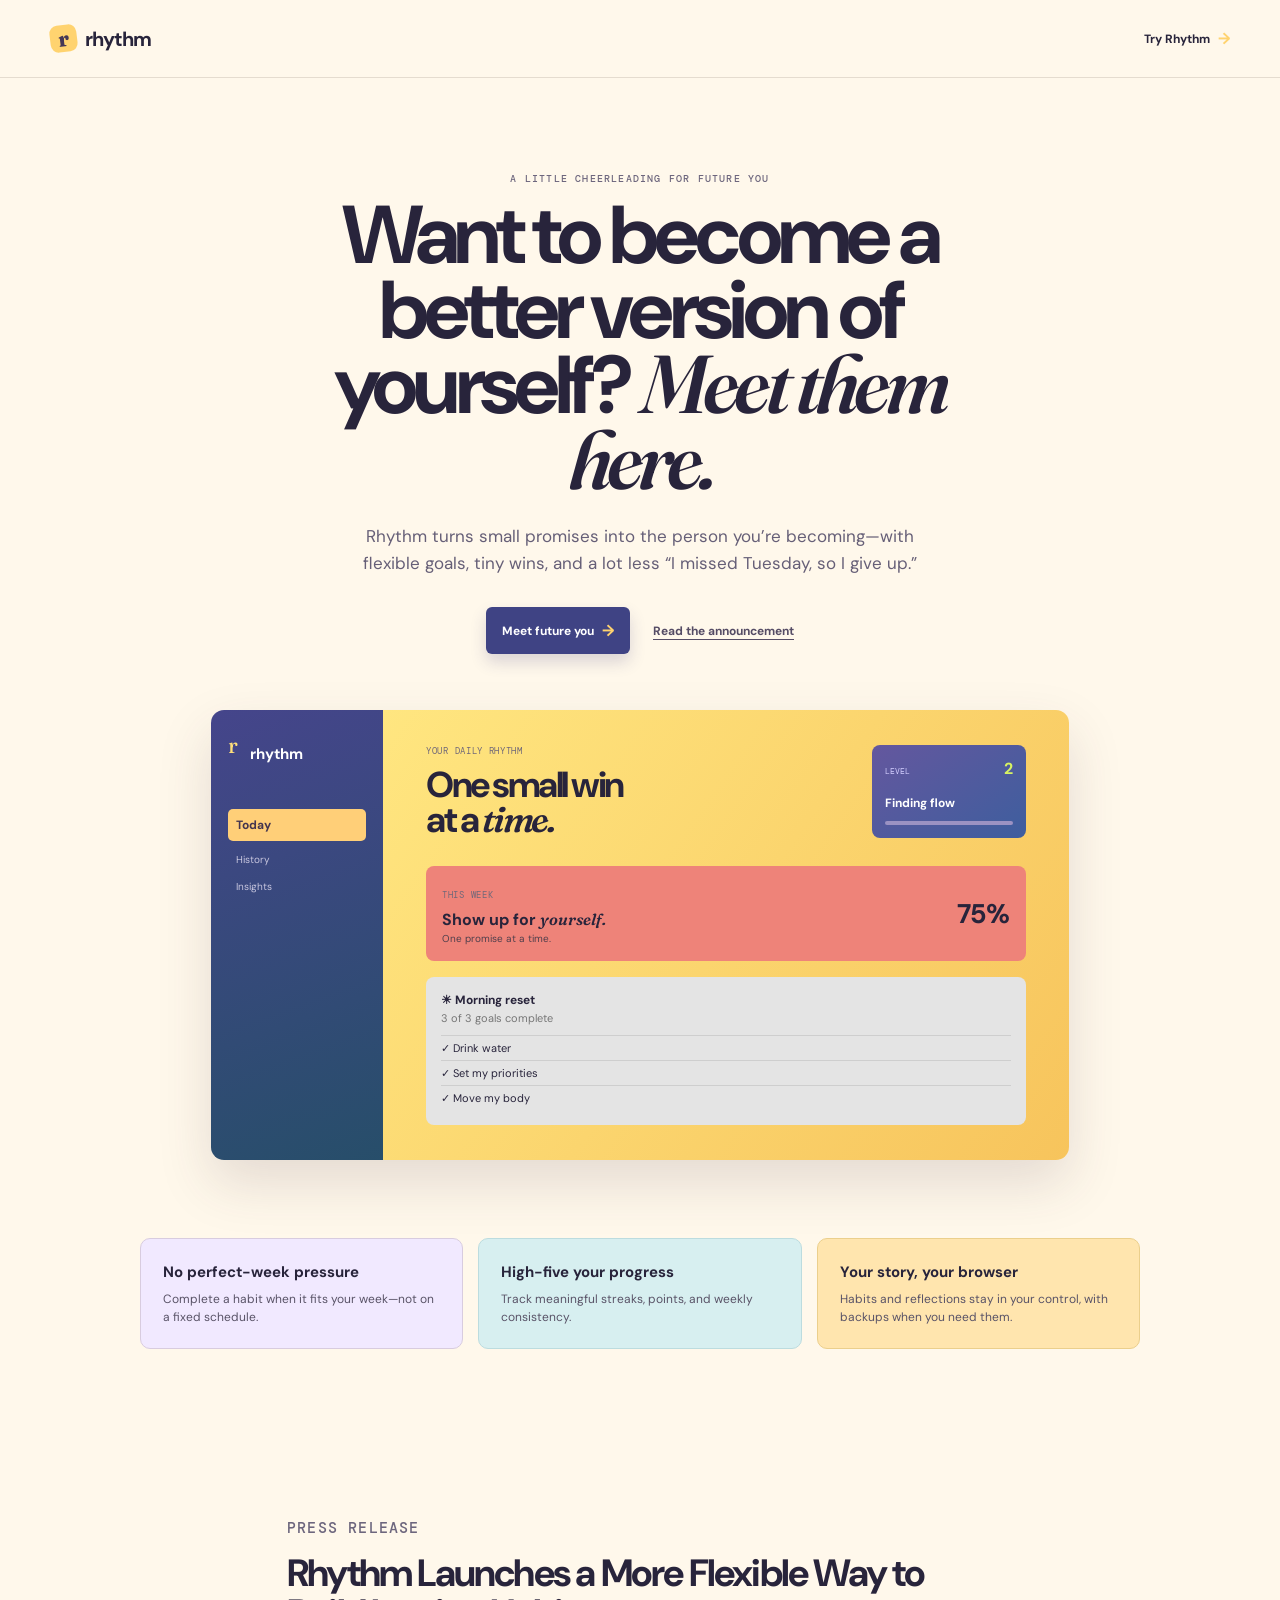
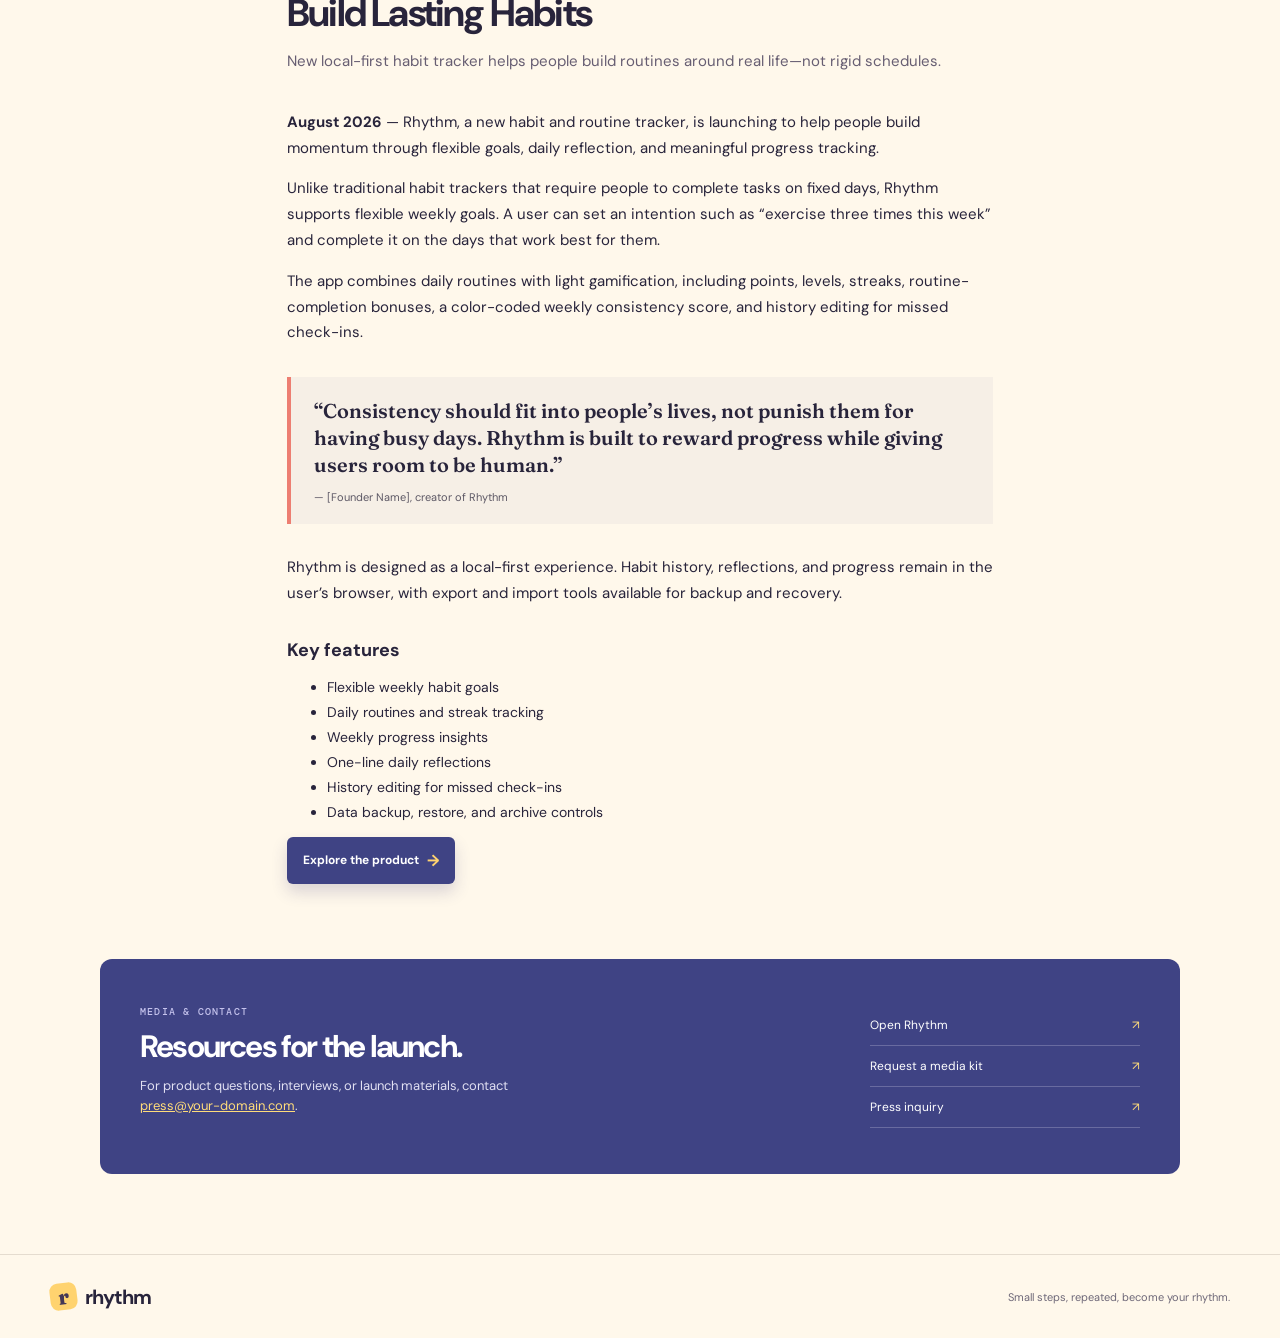
==== press/index.html @ f9d38a86 "Add press page and launch materials" ====
<!doctype html>
<html lang="en">
  <head>
    <meta charset="UTF-8" />
    <meta name="viewport" content="width=device-width, initial-scale=1" />
    <meta name="description" content="Rhythm is a flexible, local-first habit tracker built around real life." />
    <meta property="og:title" content="Rhythm — Build habits around real life" />
    <meta property="og:description" content="A flexible, local-first habit tracker for routines, reflection, and sustainable progress." />
    <meta name="theme-color" content="#34356d" />
    <title>Rhythm Launches — Flexible habit tracking for real life</title>
    <link rel="preconnect" href="https://fonts.googleapis.com" />
    <link rel="preconnect" href="https://fonts.gstatic.com" crossorigin />
    <link href="https://fonts.googleapis.com/css2?family=DM+Mono:wght@400;500&family=DM+Sans:opsz,wght@9..40,400;9..40,500;9..40,600;9..40,700&family=Fraunces:opsz,wght@9..144,600;9..144,700&display=swap" rel="stylesheet" />
    <link rel="stylesheet" href="./styles.css" />
  </head>
  <body>
    <header class="site-header">
      <a class="brand" href="../index.html"><span>r</span>rhythm</a>
      <a class="header-cta" href="../index.html">Try Rhythm <b>→</b></a>
    </header>
    <main>
      <section class="hero">
        <p class="eyebrow">A LITTLE CHEERLEADING FOR FUTURE YOU</p>
        <h1>Want to become a better version of yourself? <em>Meet them here.</em></h1>
        <p class="lede">Rhythm turns small promises into the person you’re becoming—with flexible goals, tiny wins, and a lot less “I missed Tuesday, so I give up.”</p>
        <div class="hero-actions"><a class="primary" href="../index.html">Meet future you <span>→</span></a><a class="text-link" href="#release">Read the announcement</a></div>
        <div class="preview" aria-label="Rhythm app preview"><div class="preview-nav"><b>r</b><span>rhythm</span><i></i><strong>Today</strong><small>History</small><small>Insights</small></div><div class="preview-main"><div class="preview-top"><p>YOUR DAILY RHYTHM</p><h2>One small win<br />at a <em>time.</em></h2><div class="level"><span>LEVEL</span><b>2</b><strong>Finding flow</strong><i></i></div></div><div class="preview-week"><div><span>THIS WEEK</span><strong>Show up for <em>yourself.</em></strong><small>One promise at a time.</small></div><p>75%</p></div><div class="preview-routine"><b>☀ Morning reset</b><span>3 of 3 goals complete</span><div>✓ Drink water</div><div>✓ Set my priorities</div><div>✓ Move my body</div></div></div></div>
      </section>
      <section class="proof"><article><b>No perfect-week pressure</b><p>Complete a habit when it fits your week—not on a fixed schedule.</p></article><article><b>High-five your progress</b><p>Track meaningful streaks, points, and weekly consistency.</p></article><article><b>Your story, your browser</b><p>Habits and reflections stay in your control, with backups when you need them.</p></article></section>
      <article class="release" id="release">
        <p class="eyebrow">PRESS RELEASE</p>
        <h2>Rhythm Launches a More Flexible Way to Build Lasting Habits</h2>
        <p class="subhead">New local-first habit tracker helps people build routines around real life—not rigid schedules.</p>
        <p><b>August 2026</b> — Rhythm, a new habit and routine tracker, is launching to help people build momentum through flexible goals, daily reflection, and meaningful progress tracking.</p>
        <p>Unlike traditional habit trackers that require people to complete tasks on fixed days, Rhythm supports flexible weekly goals. A user can set an intention such as “exercise three times this week” and complete it on the days that work best for them.</p>
        <p>The app combines daily routines with light gamification, including points, levels, streaks, routine-completion bonuses, a color-coded weekly consistency score, and history editing for missed check-ins.</p>
        <blockquote>“Consistency should fit into people’s lives, not punish them for having busy days. Rhythm is built to reward progress while giving users room to be human.”<cite>— [Founder Name], creator of Rhythm</cite></blockquote>
        <p>Rhythm is designed as a local-first experience. Habit history, reflections, and progress remain in the user’s browser, with export and import tools available for backup and recovery.</p>
        <h3>Key features</h3>
        <ul><li>Flexible weekly habit goals</li><li>Daily routines and streak tracking</li><li>Weekly progress insights</li><li>One-line daily reflections</li><li>History editing for missed check-ins</li><li>Data backup, restore, and archive controls</li></ul>
        <a class="primary" href="../index.html">Explore the product <span>→</span></a>
      </article>
      <section class="media"><div><p class="eyebrow">MEDIA &amp; CONTACT</p><h2>Resources for the launch.</h2><p>For product questions, interviews, or launch materials, contact <a href="mailto:press@your-domain.com">press@your-domain.com</a>.</p></div><div class="media-list"><a href="../index.html">Open Rhythm <span>↗</span></a><a href="mailto:press@your-domain.com?subject=Rhythm%20media%20kit%20request">Request a media kit <span>↗</span></a><a href="mailto:press@your-domain.com?subject=Rhythm%20press%20inquiry">Press inquiry <span>↗</span></a></div></section>
    </main>
    <footer><a class="brand" href="../index.html"><span>r</span>rhythm</a><p>Small steps, repeated, become your rhythm.</p></footer>
  </body>
</html>
---- press/styles.css ----
:root { --ink:#28243b; --muted:#665f77; --paper:#fff8eb; --lilac:#ded2ff; --purple:#3f4384; --yellow:#ffd36f; --line:#ded4c5; --coral:#ed7e71; }
* { box-sizing:border-box; } html { scroll-behavior:smooth; } body { margin:0; background:var(--paper); color:var(--ink); font-family:"DM Sans",sans-serif; } a { color:inherit; }.site-header { height:78px; padding:0 max(24px,calc((100vw - 1180px)/2)); display:flex; align-items:center; justify-content:space-between; border-bottom:1px solid #e5dccf; }.brand { display:flex; align-items:center; gap:8px; color:var(--ink); text-decoration:none; font-size:20px; font-weight:700; letter-spacing:-1px; }.brand span { width:27px; height:27px; display:grid; place-items:center; border-radius:8px; background:var(--yellow); color:#453756; font:700 22px/27px Fraunces,serif; transform:rotate(-7deg); }.header-cta,.primary { display:inline-flex; align-items:center; gap:8px; text-decoration:none; font-size:12px; font-weight:700; }.header-cta b,.primary span { color:var(--yellow); font-size:16px; }.hero { max-width:1080px; margin:0 auto; padding:94px 40px 78px; text-align:center; }.eyebrow { margin:0 0 13px; color:#6d667d; font:500 10px "DM Mono",monospace; letter-spacing:1.2px; }.hero h1 { max-width:740px; margin:0 auto; font-size:clamp(51px,7vw,82px); letter-spacing:-4.8px; line-height:.91; }.hero h1 em,.preview h2 em,.preview-week em { font-family:Fraunces,serif; font-weight:600; }.lede { max-width:570px; margin:25px auto 0; color:var(--muted); font-size:17px; line-height:1.55; }.hero-actions { display:flex; justify-content:center; align-items:center; gap:23px; margin:31px 0 56px; }.primary { background:var(--purple); color:#fff; border-radius:6px; padding:13px 16px; box-shadow:0 8px 16px rgba(50,52,115,.18); }.text-link { color:#554c65; font-size:12px; font-weight:700; text-underline-offset:4px; }.preview { display:grid; grid-template-columns:172px 1fr; max-width:858px; overflow:hidden; margin:0 auto; text-align:left; border-radius:13px; background:#fff7e9; box-shadow:0 23px 54px rgba(72,55,67,.15); }.preview-nav { min-height:373px; padding:21px 17px; background:linear-gradient(160deg,#45458b,#274e6a); color:#fff; display:flex; flex-direction:column; gap:10px; font-size:12px; }.preview-nav b { color:#ffdf7a; font:22px Fraunces,serif; }.preview-nav span { font-weight:700; font-size:15px; margin-top:-25px; margin-left:22px; }.preview-nav i { height:25px; }.preview-nav strong { background:#ffcf78; color:#44354f; border-radius:5px; padding:8px; }.preview-nav small { color:#c9c7df; padding:2px 8px; }.preview-main { padding:35px 43px; background:linear-gradient(125deg,#ffe680,#f7c45c); }.preview-top { position:relative; }.preview-top p,.preview-week span { margin:0; color:#706879; font:9px "DM Mono",monospace; letter-spacing:.7px; }.preview-top h2 { margin:11px 0 28px; font-size:36px; letter-spacing:-2.5px; line-height:.95; }.level { position:absolute; right:0; top:0; width:154px; padding:13px; border-radius:8px; background:linear-gradient(145deg,#64579e,#3e5e9e); color:#fff; }.level span { color:#d4cfff; font:8px "DM Mono",monospace; }.level b { float:right; color:#d7f362; }.level strong { display:block; margin:16px 0 10px; font-size:12px; }.level i { display:block; height:4px; background:#9b92c3; border-radius:4px; }.preview-week { display:flex; align-items:center; justify-content:space-between; padding:16px; background:#ee8379; border-radius:8px; }.preview-week strong,.preview-week small { display:block; }.preview-week strong { margin:6px 0 2px; font-size:16px; }.preview-week small { color:#503f4c; font-size:10px; }.preview-week > p { margin:0; font-size:27px; font-weight:700; }.preview-routine { margin-top:16px; padding:15px; border-radius:8px; background:#e4e4e4; font-size:11px; }.preview-routine > b { display:block; font-size:12px; }.preview-routine > span { display:block; color:#777; margin:3px 0 10px; }.preview-routine div { padding:5px 0; border-top:1px solid #cecece; }.proof { max-width:1080px; margin:0 auto 92px; padding:0 40px; display:grid; grid-template-columns:repeat(3,1fr); gap:15px; }.proof article { padding:22px; border:1px solid #d8ccdf; border-radius:10px; background:#f1e9ff; }.proof article:nth-child(2) { background:#d7eff0; border-color:#bcdcdf; }.proof article:nth-child(3) { background:#ffe5ae; border-color:#ebcf8c; }.proof b { font-size:15px; }.proof p { color:#595367; margin:8px 0 0; font-size:12px; line-height:1.5; }.release { max-width:706px; margin:0 auto; padding:75px 0; }.release h2,.media h2 { margin:0; font-size:38px; line-height:1.05; letter-spacing:-1.8px; }.subhead { margin:15px 0 35px; color:#675e72; font-size:16px; line-height:1.45; }.release > p { font-size:15px; line-height:1.72; }.release blockquote { margin:31px 0; padding:20px 23px; border-left:4px solid var(--coral); background:#f6efe6; font:600 20px/1.35 Fraunces,serif; }.release cite { display:block; margin-top:12px; color:#5d5865; font:11px "DM Sans",sans-serif; font-style:normal; }.release h3 { margin:31px 0 9px; font-size:18px; }.release li { margin:7px 0; font-size:14px; }.media { display:flex; gap:60px; justify-content:space-between; max-width:1080px; margin:0 auto 80px; padding:46px 40px; border-radius:12px; background:var(--purple); color:#fff; }.media .eyebrow { color:#c5c3ed; }.media h2 { font-size:31px; }.media p:last-child { max-width:430px; color:#e1e0f2; font-size:13px; line-height:1.5; }.media p a { color:#ffdc7a; }.media-list { display:grid; min-width:270px; align-content:center; }.media-list a { display:flex; justify-content:space-between; padding:12px 0; border-bottom:1px solid #696ba0; color:#fff; font-size:12px; text-decoration:none; }.media-list span { color:#ffdc7a; } footer { border-top:1px solid #e5dccf; padding:28px max(24px,calc((100vw - 1180px)/2)); display:flex; align-items:center; justify-content:space-between; } footer p { margin:0; color:#6e6878; font-size:11px; }
@media (max-width:720px) { .hero { padding:64px 22px 55px; }.hero h1 { letter-spacing:-3px; }.preview { grid-template-columns:1fr; }.preview-nav { display:none; }.preview-main { padding:28px 20px; }.level { position:static; margin-bottom:20px; width:100%; }.proof { padding:0 22px; grid-template-columns:1fr; }.release { padding:58px 22px; }.release h2 { font-size:32px; }.media { display:block; margin:0 22px 50px; padding:32px 22px; }.media-list { margin-top:25px; min-width:0; } footer { padding:25px 22px; }.hero-actions { margin-bottom:40px; } }
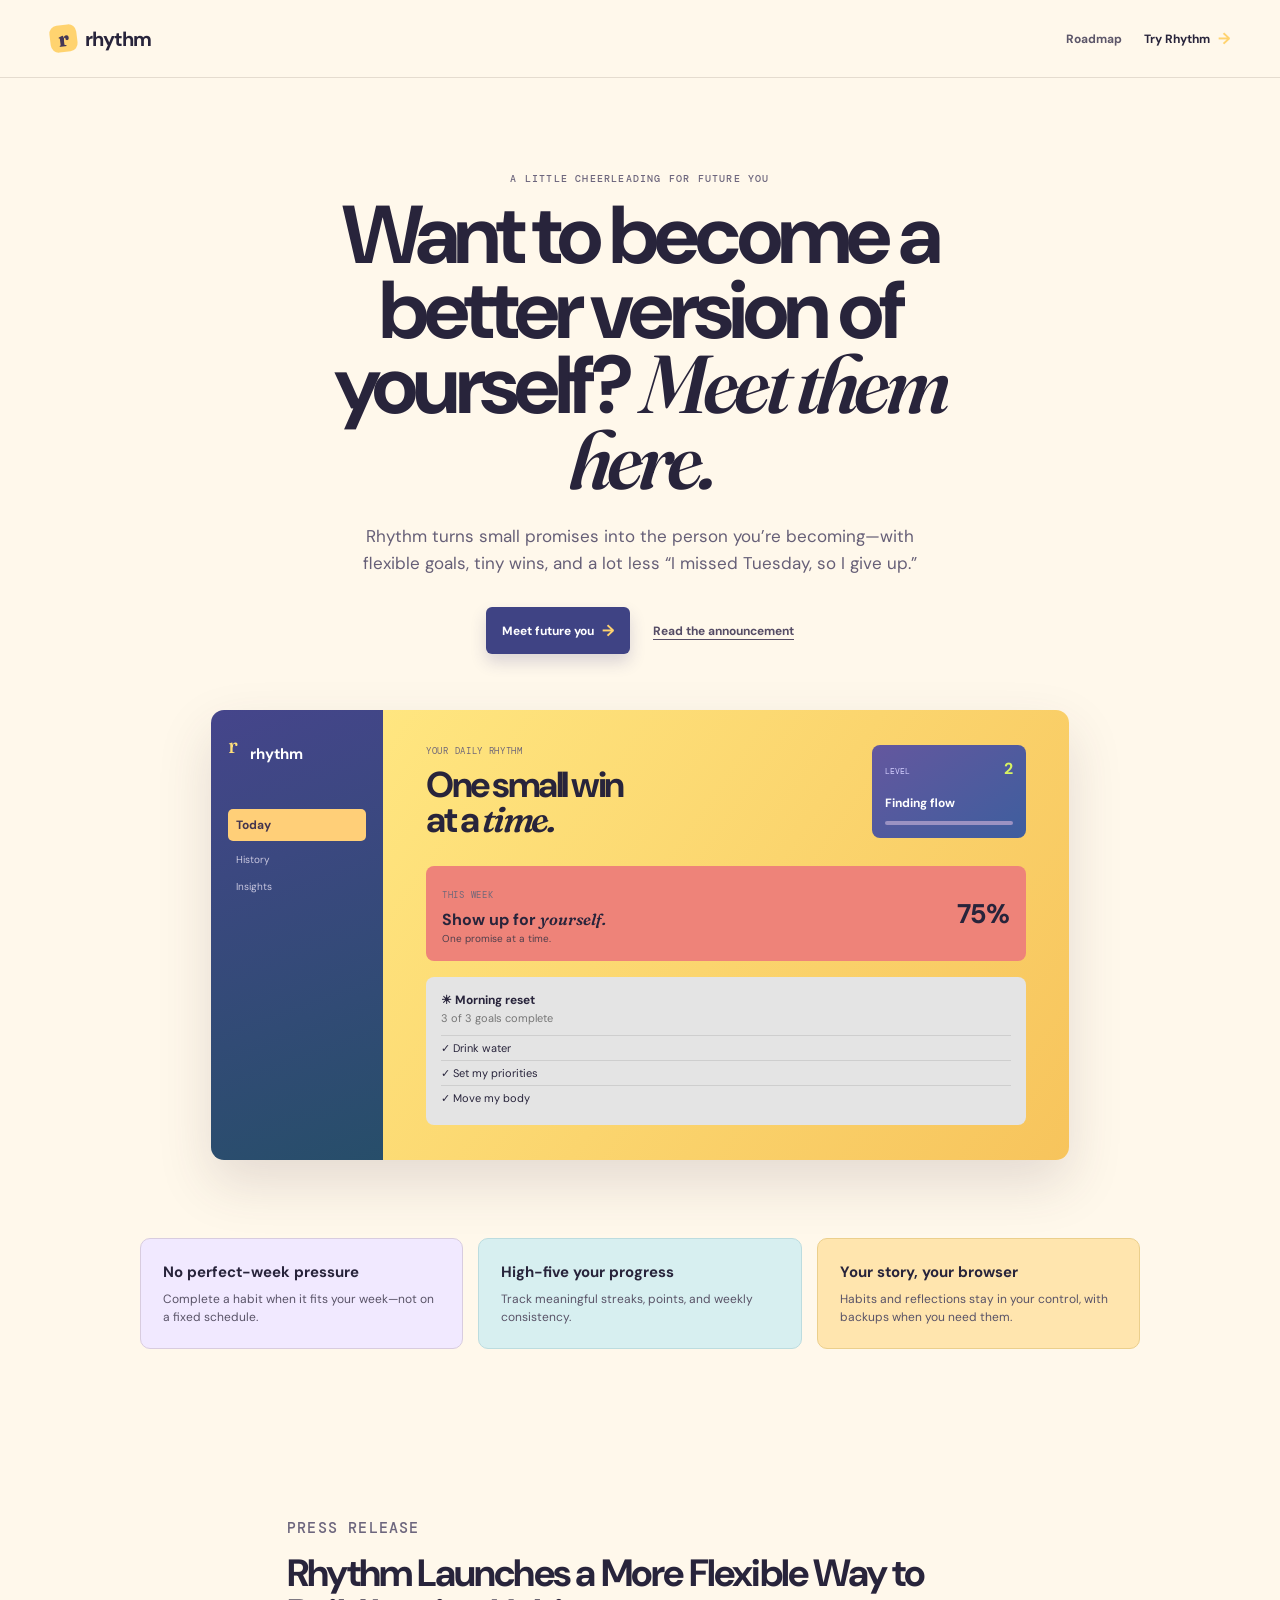
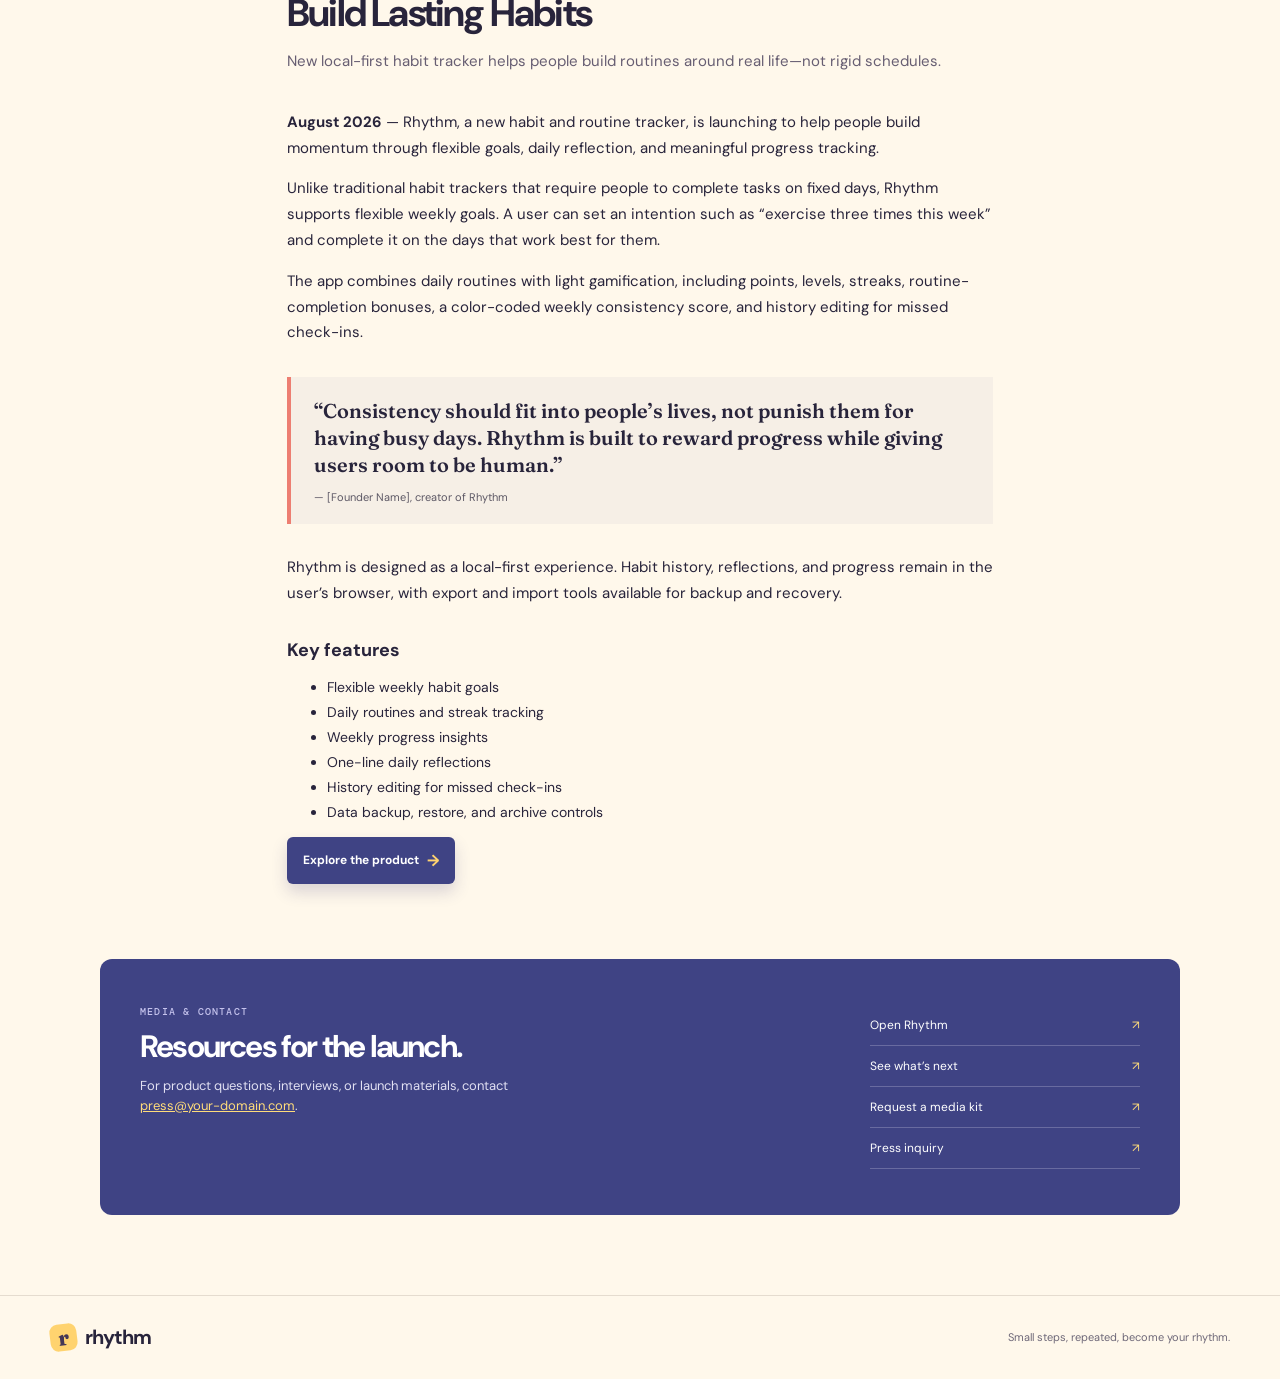
==== commit 2ae66bdf: "adding roadmap to press release" ====
--- a/press/index.html
+++ b/press/index.html
@@ -11,12 +11,13 @@
     <link rel="preconnect" href="https://fonts.googleapis.com" />
     <link rel="preconnect" href="https://fonts.gstatic.com" crossorigin />
     <link href="https://fonts.googleapis.com/css2?family=DM+Mono:wght@400;500&family=DM+Sans:opsz,wght@9..40,400;9..40,500;9..40,600;9..40,700&family=Fraunces:opsz,wght@9..144,600;9..144,700&display=swap" rel="stylesheet" />
-    <link rel="stylesheet" href="./styles.css" />
+    <link rel="stylesheet" href="/press/styles.css" />
+    <style>.header-actions { display:flex; align-items:center; gap:22px; }.header-link { color:#5c5669; font-size:12px; font-weight:700; text-decoration:none; }.header-link:hover { color:#3f4384; }</style>
   </head>
   <body>
     <header class="site-header">
       <a class="brand" href="../index.html"><span>r</span>rhythm</a>
-      <a class="header-cta" href="../index.html">Try Rhythm <b>→</b></a>
+      <div class="header-actions"><a class="header-link" href="../roadmap/">Roadmap</a><a class="header-cta" href="../index.html">Try Rhythm <b>→</b></a></div>
     </header>
     <main>
       <section class="hero">
@@ -40,8 +41,9 @@
         <ul><li>Flexible weekly habit goals</li><li>Daily routines and streak tracking</li><li>Weekly progress insights</li><li>One-line daily reflections</li><li>History editing for missed check-ins</li><li>Data backup, restore, and archive controls</li></ul>
         <a class="primary" href="../index.html">Explore the product <span>→</span></a>
       </article>
-      <section class="media"><div><p class="eyebrow">MEDIA &amp; CONTACT</p><h2>Resources for the launch.</h2><p>For product questions, interviews, or launch materials, contact <a href="mailto:press@your-domain.com">press@your-domain.com</a>.</p></div><div class="media-list"><a href="../index.html">Open Rhythm <span>↗</span></a><a href="mailto:press@your-domain.com?subject=Rhythm%20media%20kit%20request">Request a media kit <span>↗</span></a><a href="mailto:press@your-domain.com?subject=Rhythm%20press%20inquiry">Press inquiry <span>↗</span></a></div></section>
+      <section class="media"><div><p class="eyebrow">MEDIA &amp; CONTACT</p><h2>Resources for the launch.</h2><p>For product questions, interviews, or launch materials, contact <a href="mailto:press@your-domain.com">press@your-domain.com</a>.</p></div><div class="media-list"><a href="../index.html">Open Rhythm <span>↗</span></a><a href="../roadmap/">See what’s next <span>↗</span></a><a href="mailto:press@your-domain.com?subject=Rhythm%20media%20kit%20request">Request a media kit <span>↗</span></a><a href="mailto:press@your-domain.com?subject=Rhythm%20press%20inquiry">Press inquiry <span>↗</span></a></div></section>
     </main>
     <footer><a class="brand" href="../index.html"><span>r</span>rhythm</a><p>Small steps, repeated, become your rhythm.</p></footer>
   </body>
+  
 </html>
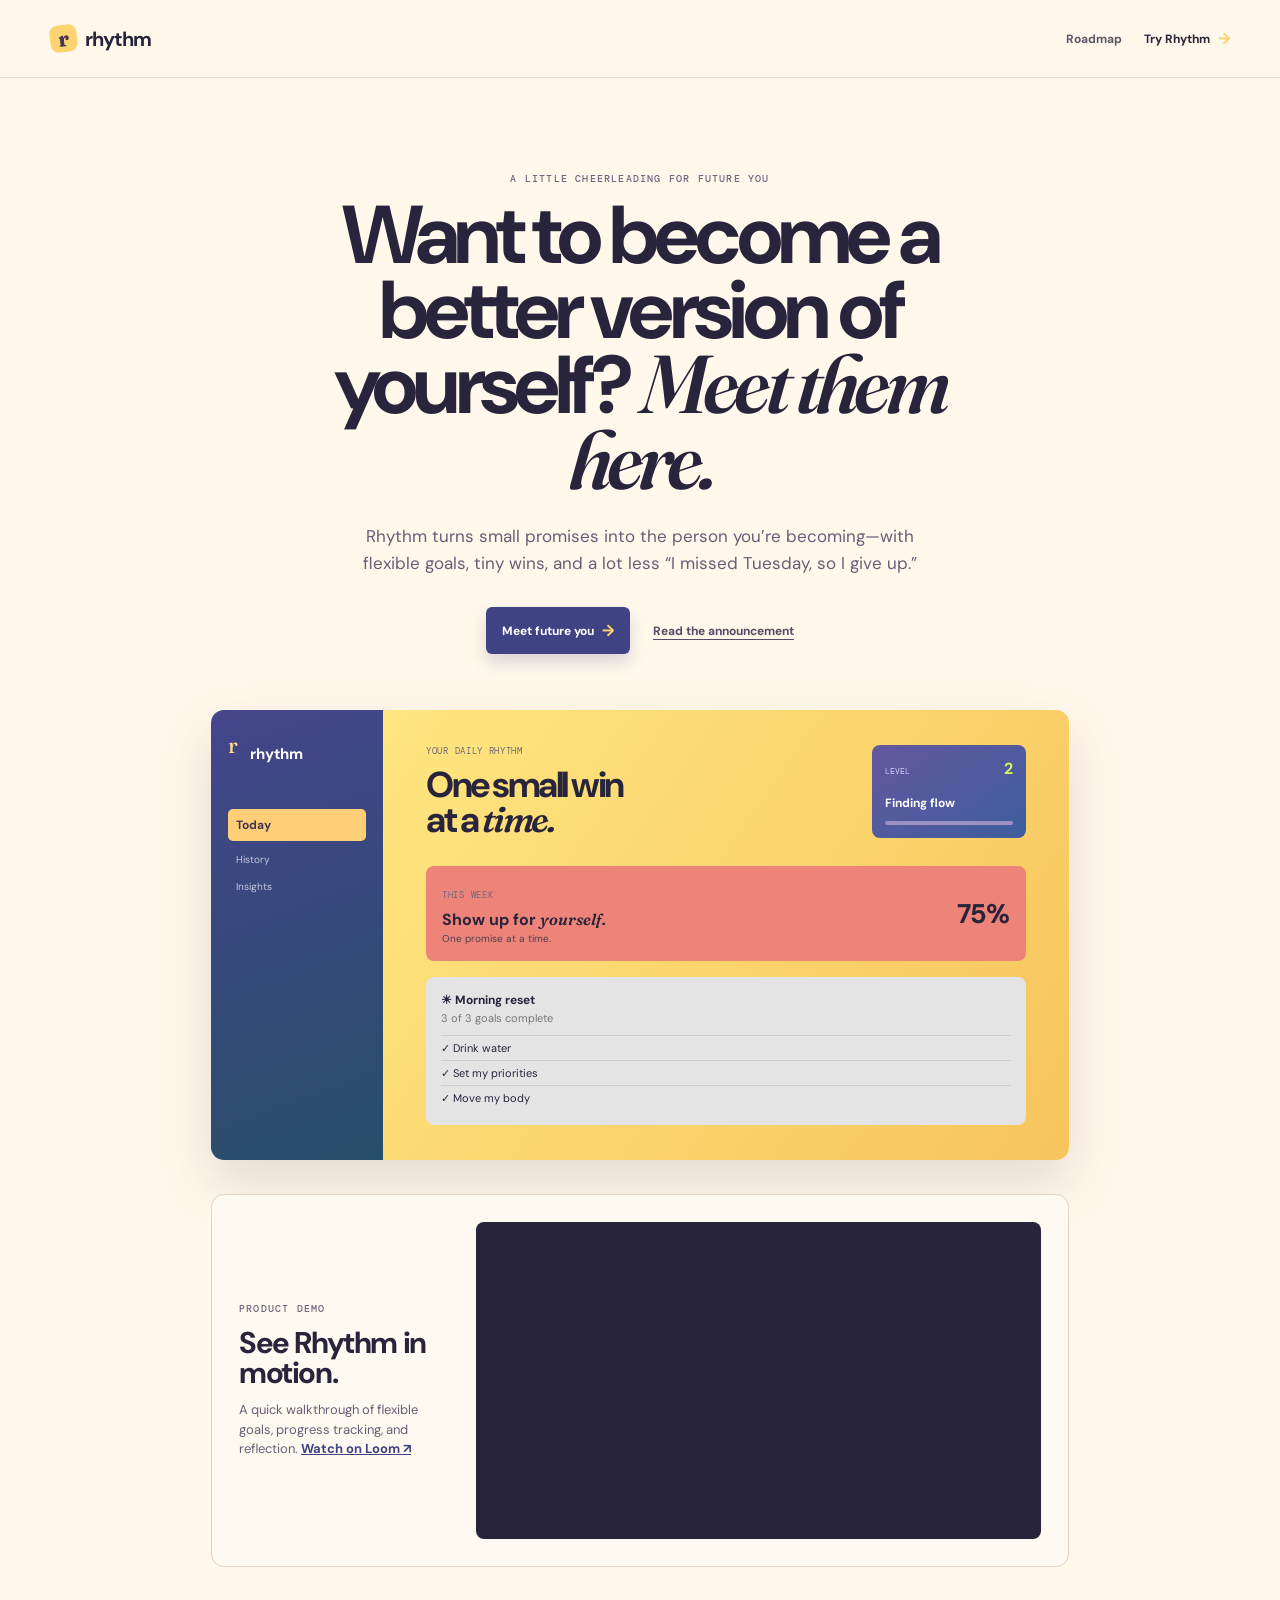
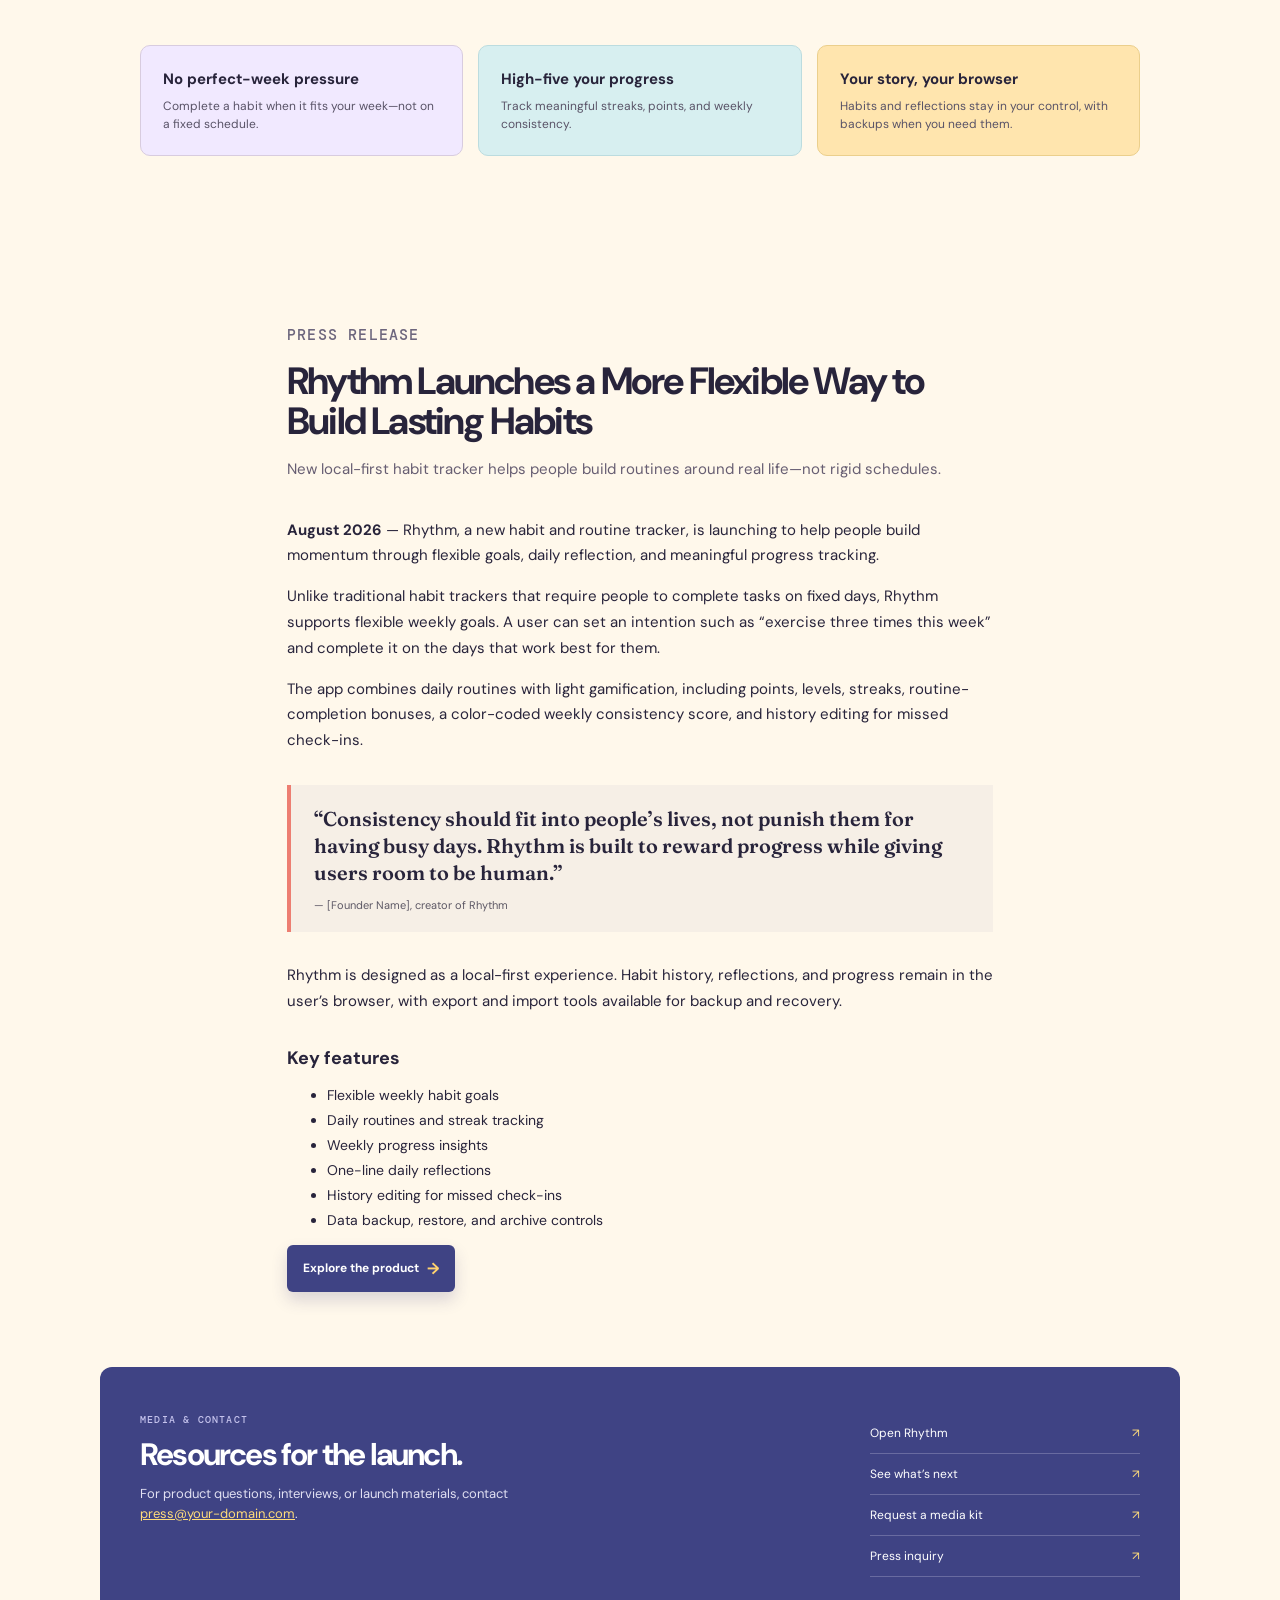
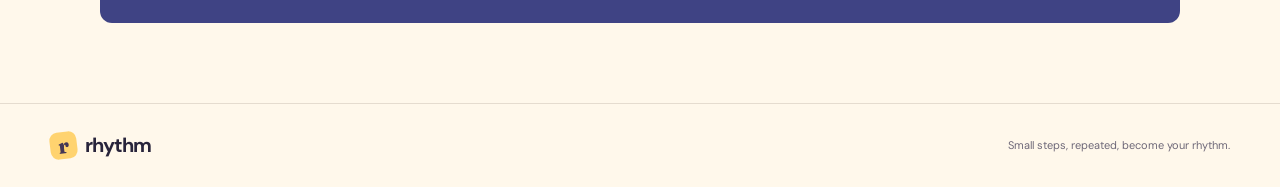
==== commit 3fe2c54e: "add demo" ====
--- a/press/index.html
+++ b/press/index.html
@@ -12,7 +12,7 @@
     <link rel="preconnect" href="https://fonts.gstatic.com" crossorigin />
     <link href="https://fonts.googleapis.com/css2?family=DM+Mono:wght@400;500&family=DM+Sans:opsz,wght@9..40,400;9..40,500;9..40,600;9..40,700&family=Fraunces:opsz,wght@9..144,600;9..144,700&display=swap" rel="stylesheet" />
     <link rel="stylesheet" href="/press/styles.css" />
-    <style>.header-actions { display:flex; align-items:center; gap:22px; }.header-link { color:#5c5669; font-size:12px; font-weight:700; text-decoration:none; }.header-link:hover { color:#3f4384; }</style>
+    <style>.header-actions { display:flex; align-items:center; gap:22px; }.header-link { color:#5c5669; font-size:12px; font-weight:700; text-decoration:none; }.header-link:hover { color:#3f4384; }.demo { max-width:858px; margin:34px auto 0; padding:27px; display:grid; grid-template-columns:210px 1fr; gap:27px; align-items:center; text-align:left; border:1px solid #e0d4c3; border-radius:13px; background:#fffaf1; }.demo h2 { margin:0; font-size:30px; line-height:1; letter-spacing:-1.4px; }.demo p:last-child { margin:12px 0 0; color:#665f77; font-size:13px; line-height:1.5; }.demo a { color:#3f4384; font-weight:700; }.loom-frame { aspect-ratio:16/9; overflow:hidden; border-radius:8px; background:#28243b; }.loom-frame iframe { width:100%; height:100%; display:block; border:0; } @media (max-width:720px) { .header-actions { gap:14px; }.demo { grid-template-columns:1fr; padding:20px; gap:18px; }.demo h2 { font-size:27px; } }</style>
   </head>
   <body>
     <header class="site-header">
@@ -26,6 +26,7 @@
         <p class="lede">Rhythm turns small promises into the person you’re becoming—with flexible goals, tiny wins, and a lot less “I missed Tuesday, so I give up.”</p>
         <div class="hero-actions"><a class="primary" href="../index.html">Meet future you <span>→</span></a><a class="text-link" href="#release">Read the announcement</a></div>
         <div class="preview" aria-label="Rhythm app preview"><div class="preview-nav"><b>r</b><span>rhythm</span><i></i><strong>Today</strong><small>History</small><small>Insights</small></div><div class="preview-main"><div class="preview-top"><p>YOUR DAILY RHYTHM</p><h2>One small win<br />at a <em>time.</em></h2><div class="level"><span>LEVEL</span><b>2</b><strong>Finding flow</strong><i></i></div></div><div class="preview-week"><div><span>THIS WEEK</span><strong>Show up for <em>yourself.</em></strong><small>One promise at a time.</small></div><p>75%</p></div><div class="preview-routine"><b>☀ Morning reset</b><span>3 of 3 goals complete</span><div>✓ Drink water</div><div>✓ Set my priorities</div><div>✓ Move my body</div></div></div></div>
+        <section class="demo" aria-labelledby="demo-title"><div><p class="eyebrow">PRODUCT DEMO</p><h2 id="demo-title">See Rhythm in motion.</h2><p>A quick walkthrough of flexible goals, progress tracking, and reflection. <a href="https://www.loom.com/share/af70cfe23e6244cc9dc191bfb10405a8" target="_blank" rel="noreferrer">Watch on Loom ↗</a></p></div><div class="loom-frame"><iframe src="https://www.loom.com/embed/af70cfe23e6244cc9dc191bfb10405a8" title="Rhythm product demo" allowfullscreen allow="fullscreen"></iframe></div></section>
       </section>
       <section class="proof"><article><b>No perfect-week pressure</b><p>Complete a habit when it fits your week—not on a fixed schedule.</p></article><article><b>High-five your progress</b><p>Track meaningful streaks, points, and weekly consistency.</p></article><article><b>Your story, your browser</b><p>Habits and reflections stay in your control, with backups when you need them.</p></article></section>
       <article class="release" id="release">
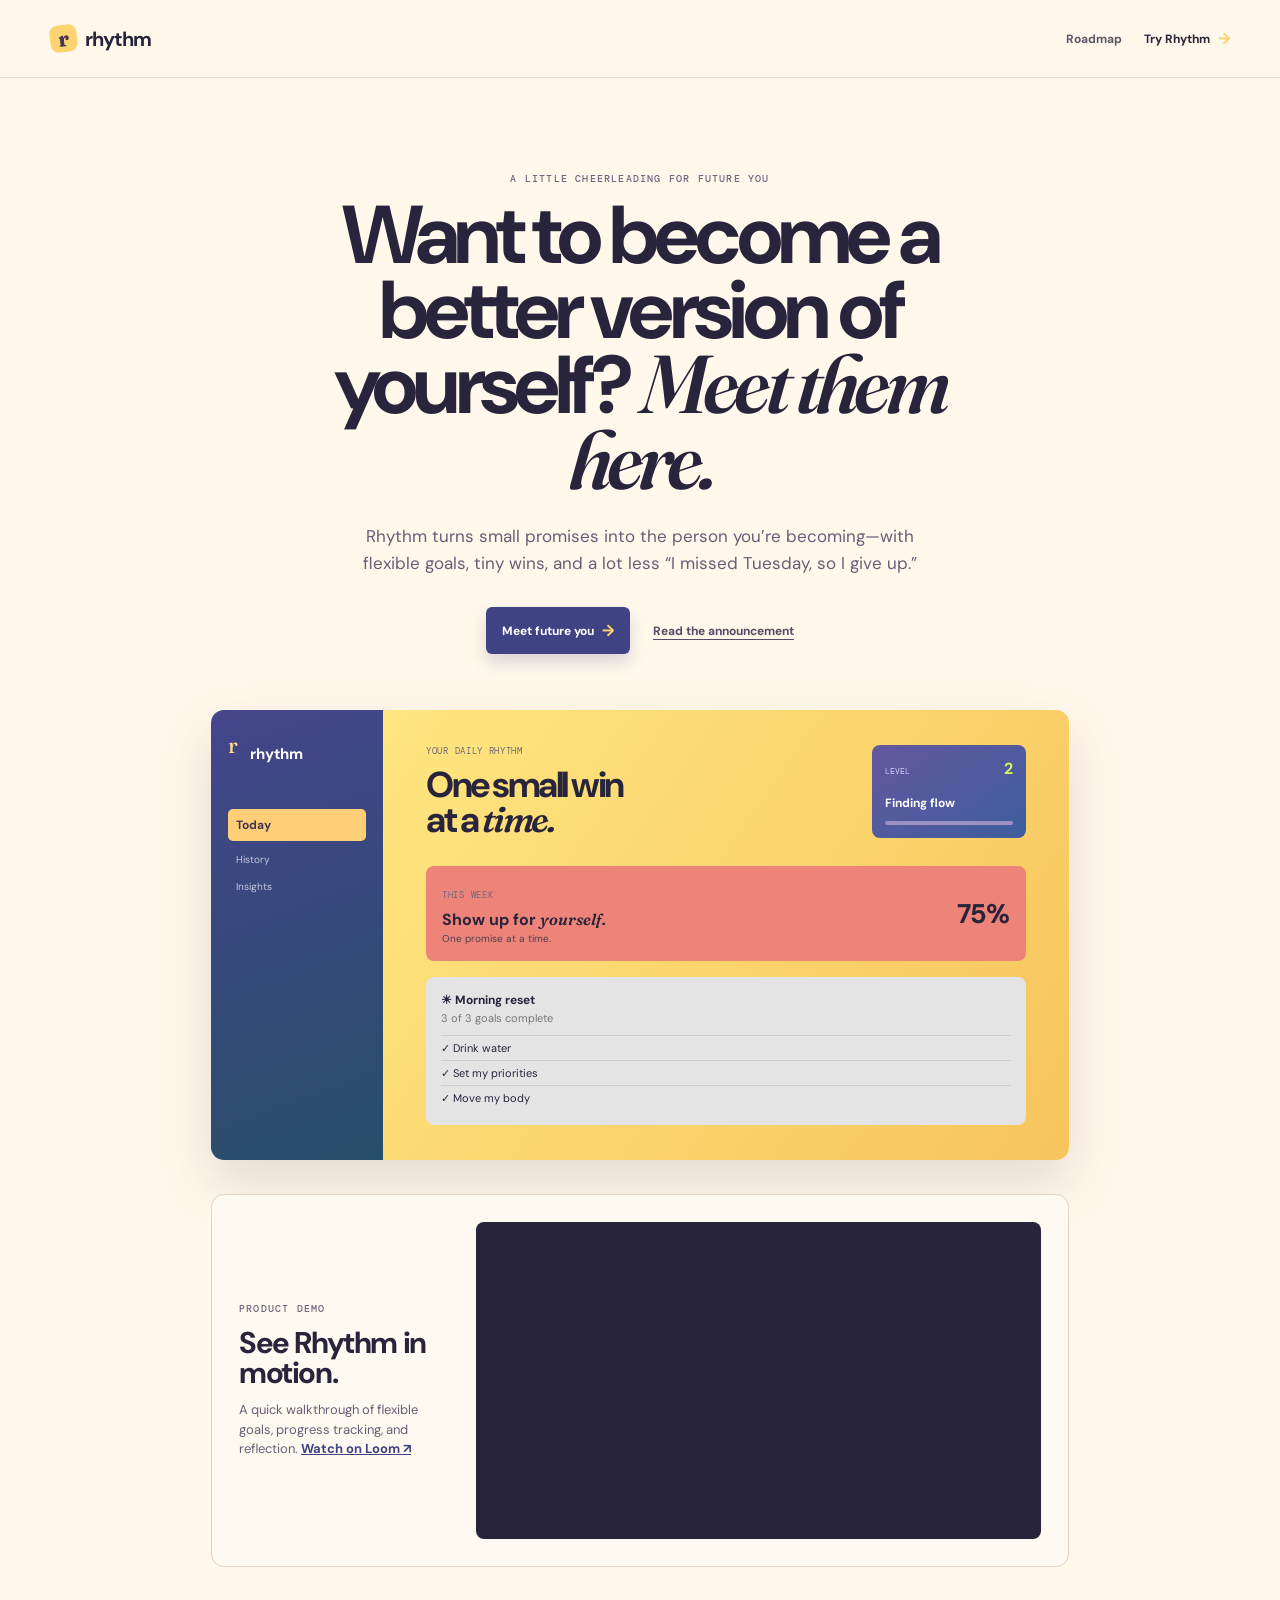
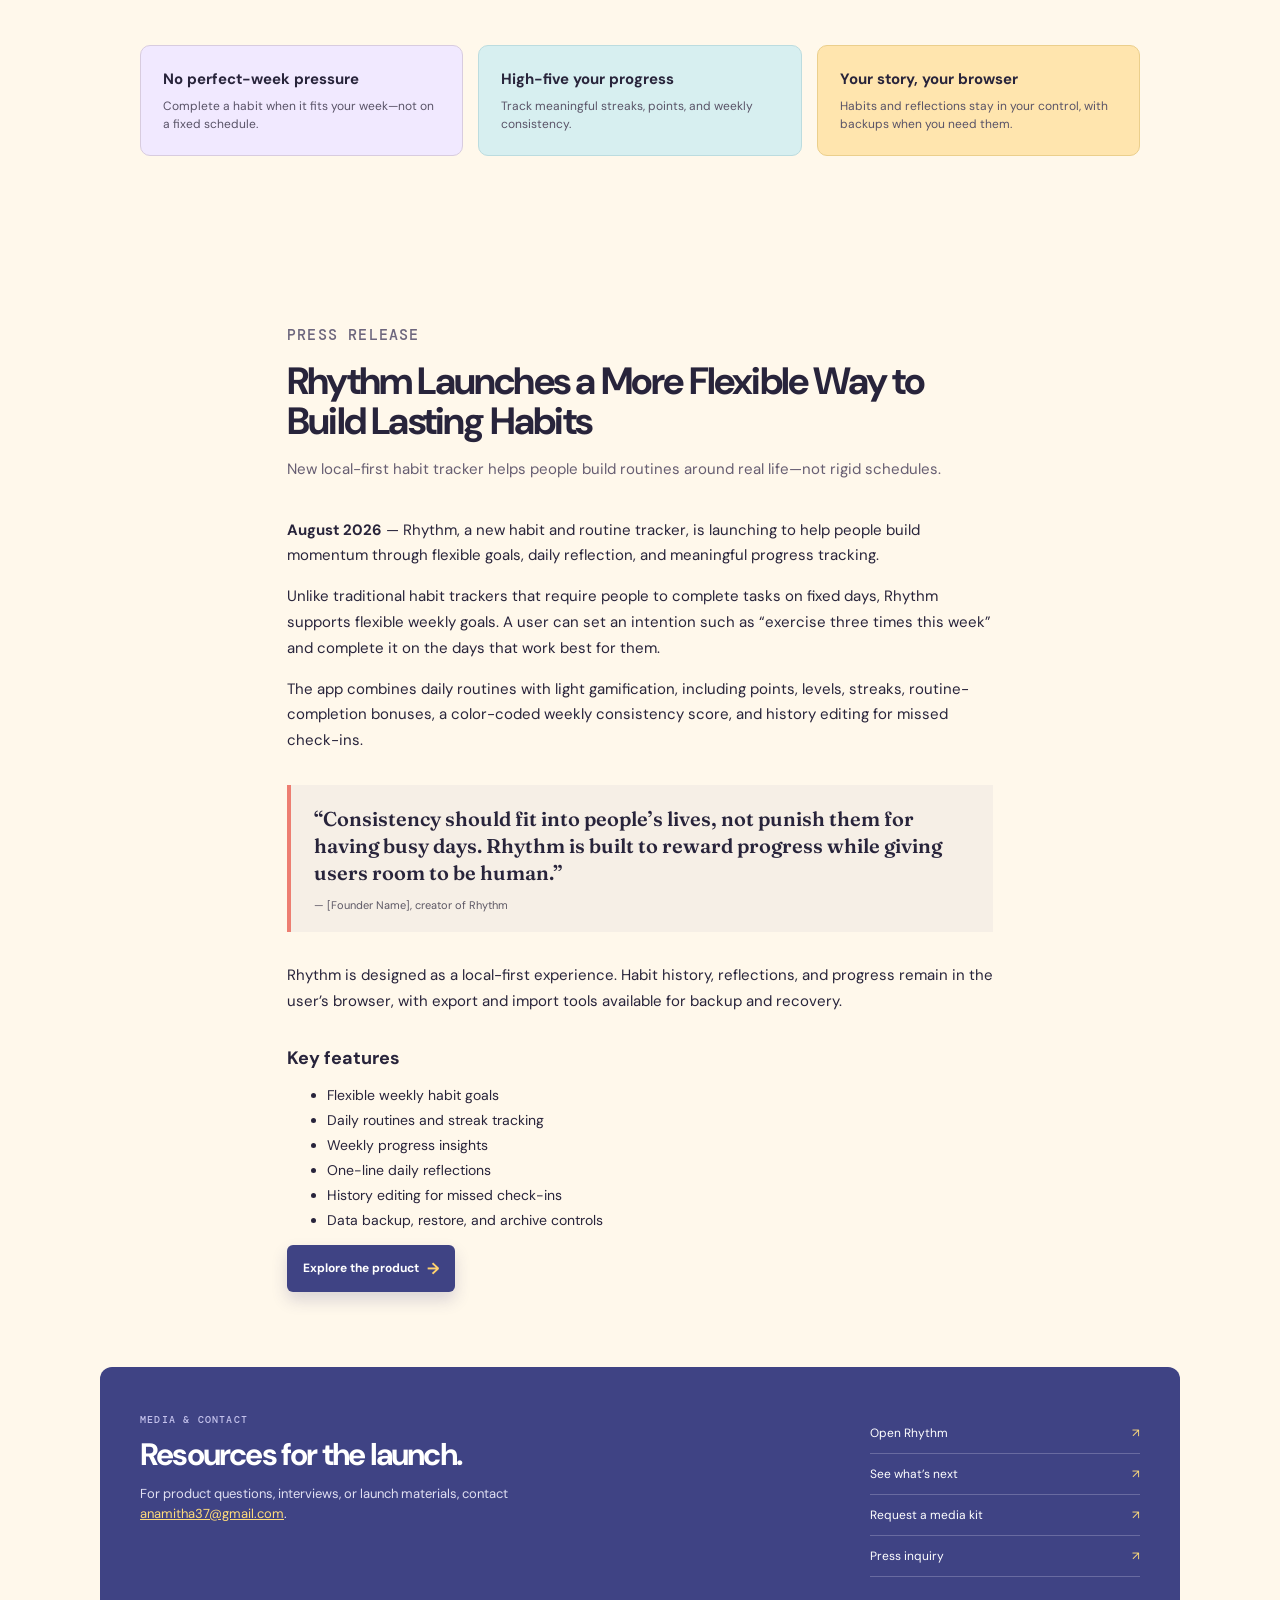
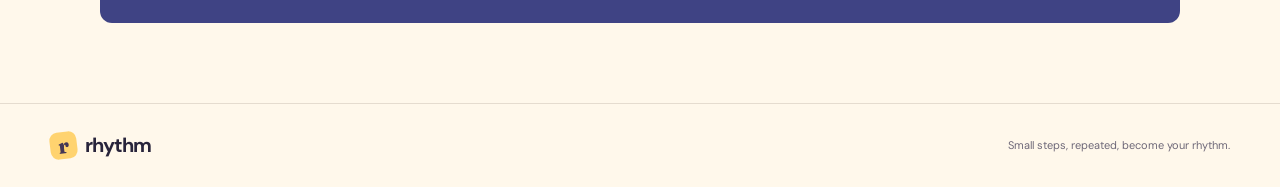
==== commit 7874e0a1: "update mail info" ====
--- a/press/index.html
+++ b/press/index.html
@@ -42,7 +42,7 @@
         <ul><li>Flexible weekly habit goals</li><li>Daily routines and streak tracking</li><li>Weekly progress insights</li><li>One-line daily reflections</li><li>History editing for missed check-ins</li><li>Data backup, restore, and archive controls</li></ul>
         <a class="primary" href="../index.html">Explore the product <span>→</span></a>
       </article>
-      <section class="media"><div><p class="eyebrow">MEDIA &amp; CONTACT</p><h2>Resources for the launch.</h2><p>For product questions, interviews, or launch materials, contact <a href="mailto:press@your-domain.com">press@your-domain.com</a>.</p></div><div class="media-list"><a href="../index.html">Open Rhythm <span>↗</span></a><a href="../roadmap/">See what’s next <span>↗</span></a><a href="mailto:press@your-domain.com?subject=Rhythm%20media%20kit%20request">Request a media kit <span>↗</span></a><a href="mailto:press@your-domain.com?subject=Rhythm%20press%20inquiry">Press inquiry <span>↗</span></a></div></section>
+      <section class="media"><div><p class="eyebrow">MEDIA &amp; CONTACT</p><h2>Resources for the launch.</h2><p>For product questions, interviews, or launch materials, contact <a href="mailto:anamitha37@gmail.com">anamitha37@gmail.com</a>.</p></div><div class="media-list"><a href="../index.html">Open Rhythm <span>↗</span></a><a href="../roadmap/">See what’s next <span>↗</span></a><a href="mailto:anamitha37@gmail.com?subject=Rhythm%20media%20kit%20request">Request a media kit <span>↗</span></a><a href="mailto:anamitha37@gmail.com?subject=Rhythm%20press%20inquiry">Press inquiry <span>↗</span></a></div></section>
     </main>
     <footer><a class="brand" href="../index.html"><span>r</span>rhythm</a><p>Small steps, repeated, become your rhythm.</p></footer>
   </body>
